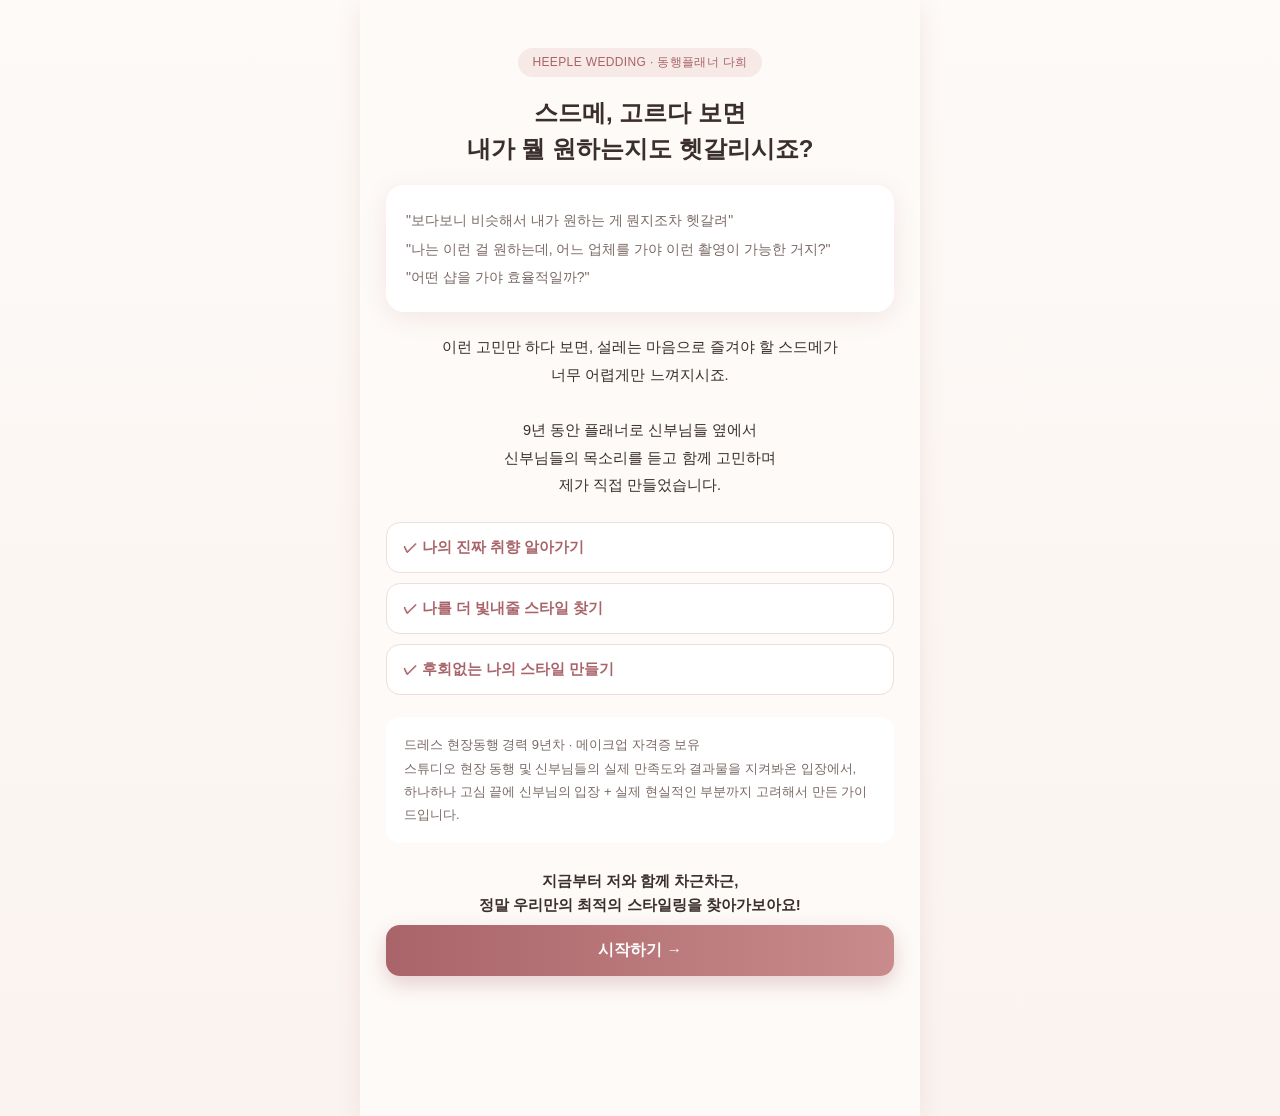
==== index.html @ 9b9ca4dc "Update index.html" ====
<!DOCTYPE html>
<html lang="ko">
<head>
<meta charset="UTF-8" />
<meta name="viewport" content="width=device-width, initial-scale=1, viewport-fit=cover" />
<title>히플웨딩 | 나의 스드메 취향 찾기</title>
<meta name="description" content="히플웨딩 다희 플래너와 함께 나에게 꼭 맞는 스튜디오·드레스·메이크업·헤어 스타일을 찾아보세요." />
<link rel="stylesheet" href="styles.css" />
</head>
<body>
<div class="app" id="app">
  <div class="progress-wrap" id="progressWrap" style="display:none;">
    <div class="progress-bar"><div id="progressFill" style="width:0%"></div></div>
    <div class="progress-label"><span id="progressText"></span><span id="progressPct"></span></div>
  </div>
  <div id="content"></div>
  <div class="nav-row" id="navRow" style="display:none;">
    <button class="btn btn-ghost" id="prevBtn">이전</button>
    <button class="btn btn-primary" id="nextBtn">다음</button>
  </div>
</div>

<div class="lightbox" id="lightbox">
  <button class="close-x" id="lightboxClose">✕</button>
  <img id="lightboxImg" src="" alt="" />
</div>
<div class="toast" id="toast"></div>

<!-- Firebase SDK (compat 버전 - 별도 빌드 도구 없이 스크립트 태그로 사용) -->
<script src="https://www.gstatic.com/firebasejs/10.13.0/firebase-app-compat.js"></script>
<script src="https://www.gstatic.com/firebasejs/10.13.0/firebase-auth-compat.js"></script>
<script src="https://www.gstatic.com/firebasejs/10.13.0/firebase-database-compat.js"></script>
<script src="https://www.gstatic.com/firebasejs/10.13.0/firebase-storage-compat.js"></script>
<script src="firebase-config.js"></script>
<script src="common.js"></script>
<script src="seed-data.js"></script>
<script>
/* ============================================================
   히플웨딩 스드메 취향 찾기 — 고객용 8단계 페이지
   ============================================================ */

const STEP_ORDER = ["intro", "shootConcept", "studio", "dress", "makeup", "hair", "budget", "summary"];
const FLOW_STEPS = ["shootConcept", "studio", "dress", "makeup", "hair", "budget"]; // 진행바에 표시되는 6단계
const STORAGE_KEY = "heeple_sdme_state_v1";

let vendors = { studios: [], shootConcepts: [], dresses: [], dressShops: [], makeup: [], hair: [] };

function defaultState() {
  return {
    step: "intro",
    shootConceptSelected: [],
    likedShootConcepts: {},
    studioFilters: { peopleBg: null, space: null, rooms: [], product: null, priceTier: [] },
    likedStudios: {},
    dressFilters: { material1: [], material2: [], material3: [], topLine: [], skirtLine: [] },
    dressExtra: { etcKeyword: [], shootColors: [] },
    likedDresses: {},
    makeupChoice: null,
    likedMakeup: {},
    hairSelection: { categoryKey: null, subKey: null },
    budgetChoice: null,
    note: "",
    linkId: null,
  };
}

let state = loadLocal() || defaultState();

function loadLocal() {
  try {
    const raw = localStorage.getItem(STORAGE_KEY);
    return raw ? JSON.parse(raw) : null;
  } catch (e) { return null; }
}
function saveLocal() {
  try { localStorage.setItem(STORAGE_KEY, JSON.stringify(state)); } catch (e) {}
}
function showToast(msg) {
  const t = document.getElementById("toast");
  t.textContent = msg;
  t.classList.add("show");
  setTimeout(() => t.classList.remove("show"), 1600);
}
function openLightbox(url) {
  document.getElementById("lightboxImg").src = url;
  document.getElementById("lightbox").classList.add("open");
}
document.getElementById("lightboxClose").onclick = () => document.getElementById("lightbox").classList.remove("open");
document.getElementById("lightbox").onclick = (e) => { if (e.target.id === "lightbox") e.target.classList.remove("open"); };

/* ---------------- 데이터 로드 ---------------- */

async function loadVendors() {
  try {
    if (!window.FIREBASE_READY) throw new Error("firebase not configured yet");
    const snap = await db.ref("/").once("value");
    const val = snap.val() || {};
    vendors.studios = toArray(val.studios);
    vendors.shootConcepts = toArray(val.shootConcepts);
    vendors.dresses = toArray(val.dresses);
    vendors.makeup = toArray(val.makeup);
    vendors.hair = toArray(val.hair);
    if (!vendors.studios.length && !vendors.dresses.length && !vendors.makeup.length) throw new Error("empty db");
  } catch (e) {
    console.warn("[안내] Firebase 데이터를 불러오지 못해 샘플 데이터로 대체합니다.", e.message);
    vendors.studios = SAMPLE_VENDORS.studios.map((s, i) => ({ id: "sample_s" + i, ...s }));
    vendors.shootConcepts = SAMPLE_VENDORS.shootConcepts.map((c, i) => ({ id: "sample_sc" + i, ...c }));
    vendors.dresses = SAMPLE_VENDORS.dresses.map((d, i) => ({ id: "sample_d" + i, ...d }));
    vendors.makeup = SAMPLE_VENDORS.makeup.map((m, i) => ({ id: "sample_m" + i, ...m }));
    vendors.hair = SAMPLE_VENDORS.hair.map((h, i) => ({ id: "sample_h" + i, ...h }));
  }
}

/* ---------------- 라우팅 / 네비게이션 ---------------- */

function goStep(step) {
  state.step = step;
  saveLocal();
  render();
  window.scrollTo({ top: 0, behavior: "smooth" });
}
function goNext() {
  const idx = STEP_ORDER.indexOf(state.step);
  if (idx < STEP_ORDER.length - 1) goStep(STEP_ORDER[idx + 1]);
}
function goPrev() {
  const idx = STEP_ORDER.indexOf(state.step);
  if (idx > 0) goStep(STEP_ORDER[idx - 1]);
}

function updateChrome() {
  const flowIdx = FLOW_STEPS.indexOf(state.step);
  const progressWrap = document.getElementById("progressWrap");
  const navRow = document.getElementById("navRow");
  if (flowIdx >= 0) {
    progressWrap.style.display = "block";
    const pct = Math.round(((flowIdx + 1) / FLOW_STEPS.length) * 100);
    document.getElementById("progressFill").style.width = pct + "%";
    document.getElementById("progressText").textContent = `STEP ${flowIdx + 1} / ${FLOW_STEPS.length}`;
    document.getElementById("progressPct").textContent = pct + "%";
  } else {
    progressWrap.style.display = "none";
  }
  if (state.step === "intro") {
    navRow.style.display = "none";
  } else {
    navRow.style.display = "flex";
    document.getElementById("prevBtn").style.visibility = "visible";
    document.getElementById("nextBtn").style.visibility = (state.step === "budget" || state.step === "summary") ? "hidden" : "visible";
  }
}

/* ---------------- 렌더 디스패처 ---------------- */

function render() {
  const c = document.getElementById("content");
  updateChrome();
  if (state.step === "intro") c.innerHTML = renderIntro();
  else if (state.step === "shootConcept") c.innerHTML = renderShootConcept();
  else if (state.step === "studio") c.innerHTML = renderStudio();
  else if (state.step === "dress") c.innerHTML = renderDress();
  else if (state.step === "makeup") c.innerHTML = renderMakeup();
  else if (state.step === "hair") c.innerHTML = renderHair();
  else if (state.step === "budget") c.innerHTML = renderBudget();
  else if (state.step === "summary") c.innerHTML = renderSummary();
  bindStepEvents();
}

/* ================= 1. 인트로 ================= */

function renderIntro() {
  return `
  <div class="intro">
    <span class="intro-badge">HEEPLE WEDDING · 동행플래너 다희</span>
    <h1>스드메, 고르다 보면<br/>내가 뭘 원하는지도 헷갈리시죠?</h1>
    <div class="quote-block">
      <p>"보다보니 비슷해서 내가 원하는 게 뭔지조차 헷갈려"</p>
      <p>"나는 이런 걸 원하는데, 어느 업체를 가야 이런 촬영이 가능한 거지?"</p>
      <p>"어떤 샵을 가야 효율적일까?"</p>
    </div>
    <p class="signature-line">
      이런 고민만 하다 보면, 설레는 마음으로 즐겨야 할 스드메가<br/>너무 어렵게만 느껴지시죠.<br/><br/>
      9년 동안 플래너로 신부님들 옆에서<br/>
      신부님들의 목소리를 듣고 함께 고민하며<br/>
      제가 직접 만들었습니다.
    </p>
    <div class="goal-list">
      <div class="goal-item">✓ 나의 진짜 취향 알아가기</div>
      <div class="goal-item">✓ 나를 더 빛내줄 스타일 찾기</div>
      <div class="goal-item">✓ 후회없는 나의 스타일 만들기</div>
    </div>
    <div class="credentials">
      드레스 현장동행 경력 9년차 · 메이크업 자격증 보유<br/>
      스튜디오 현장 동행 및 신부님들의 실제 만족도와 결과물을 지켜봐온 입장에서,<br/>
      하나하나 고심 끝에 신부님의 입장 + 실제 현실적인 부분까지 고려해서 만든 가이드입니다.
    </div>
    <p class="closing">지금부터 저와 함께 차근차근,<br/>정말 우리만의 최적의 스타일링을 찾아가보아요!</p>
    ${localStorage.getItem(STORAGE_KEY) && state.step === "intro" && hasAnyProgress() ? `
      <button class="btn btn-primary" id="resumeBtn" style="margin-bottom:10px;">이어서 계속하기</button>
      <button class="btn btn-ghost" id="restartBtn" style="width:100%;">처음부터 다시 시작하기</button>
    ` : `<button class="btn btn-primary" id="startBtn">시작하기 →</button>`}
  </div>`;
}
function hasAnyProgress() {
  return state.shootConceptSelected.length || state.studioFilters.peopleBg || (state.likedStudios && Object.keys(state.likedStudios).length) ||
    state.dressFilters.material1.length || state.makeupChoice || state.budgetChoice;
}

/* ================= 2. 스튜디오 ================= */

function filterStudios() {
  const f = state.studioFilters;
  return vendors.studios.filter((s) => {
    if (f.peopleBg && !(s.peopleBg || []).includes(f.peopleBg)) return false;
    if (f.space && !(s.space || []).includes(f.space)) return false;
    if (f.product && !(s.product || []).includes(f.product)) return false;
    if (f.rooms.length && !f.rooms.some((r) => (s.rooms || []).includes(r))) return false;
    if (f.priceTier.length) {
      const tiers = studioPriceTiers(Number(s.price) || 0);
      if (!f.priceTier.some((t) => tiers.includes(t))) return false;
    }
    return true;
  });
}

function renderStudio() {
  const f = state.studioFilters;
  const results = filterStudios();
  const singleGroup = (title, key, options) => `
    <div class="option-group">
      <div class="option-group-title">${title}</div>
      ${options.map((o) => `
        <div class="option-card ${f[key] === o.key ? "selected" : ""}" data-act="studio-single" data-key="${key}" data-val="${o.key}">
          <span class="dot">${f[key] === o.key ? "✓" : ""}</span>${escapeHtml(o.label)}
        </div>`).join("")}
    </div>`;

  return `
    <div class="step">
      <div class="step-eyebrow">STEP 2 · 스드메 선정하기</div>
      <div class="step-title">우리에게 맞는 웨딩 스튜디오 찾기</div>
      <div class="step-desc">내가 남기고 싶은 사진이 어떤 건지 고민해보세요!</div>
      <div class="notice-box">마음에 드는 스튜디오를 골라 플래너에게 전달해주시면, 상담 시 더 디테일한 각 스튜디오별 장/단점과 견적을 알려드릴게요!</div>

      ${singleGroup("1. 인물 &amp; 배경 비중", "peopleBg", TAGS.studio.peopleBg)}
      ${singleGroup("2. 공간적 특성", "space", TAGS.studio.space)}

      <div class="option-group">
        <div class="option-group-title">3. 촬영 가능 공간 <span class="tag-hint">중복 선택가능</span></div>
        <div class="chip-wrap">
          ${TAGS.studio.rooms.map((r) => `<div class="chip ${f.rooms.includes(r) ? "selected" : ""}" data-act="studio-multi" data-key="rooms" data-val="${escapeHtml(r)}">${escapeHtml(r)}</div>`).join("")}
        </div>
      </div>

      ${singleGroup("4. 촬영 상품", "product", TAGS.studio.product)}

      <div class="option-group">
        <div class="option-group-title">5. 금액대 <span class="tag-hint">중복선택가능</span></div>
        <div class="chip-wrap">
          ${TAGS.studio.priceTier.map((t) => `<div class="chip ${f.priceTier.includes(t.key) ? "selected" : ""}" data-act="studio-multi" data-key="priceTier" data-val="${t.key}">${escapeHtml(t.label)}</div>`).join("")}
        </div>
      </div>

      <div class="result-count">조건에 맞는 스튜디오 ${results.length}곳</div>
      <div class="card-grid">
        ${results.map((s) => renderStudioCard(s)).join("") || `<div class="summary-empty">조건에 맞는 스튜디오를 찾고 있어요. 위 항목을 선택해보세요!</div>`}
      </div>
    </div>`;
}

function renderStudioCard(s) {
  const liked = !!state.likedStudios[s.id];
  const imgs = Array.isArray(s.images) ? s.images : [];
  return `
    <div class="vendor-card-wrap">
      <button class="like-btn ${liked ? "liked" : ""}" data-act="like-studio" data-id="${s.id}">${liked ? "♥" : "♡"}</button>
      <div class="vendor-card">
        <div class="img-scroll">
          ${(imgs.length ? imgs : [{ url: "" }]).map((im) => `<img src="${im.url}" data-act="zoom" loading="lazy" />`).join("")}
        </div>
        <div class="info">
          <div class="name">${escapeHtml(s.name || "")}</div>
          <div class="meta">${(s.rooms || []).slice(0, 3).map(escapeHtml).join(" · ")}</div>
        </div>
      </div>
    </div>`;
}

/* ================= 1. 웨딩촬영 컨셉 둘러보기 ================= */

function filterShootConcepts() {
  const sel = state.shootConceptSelected;
  if (!sel.length) return [];
  return vendors.shootConcepts.filter((sc) => (sc.tags || []).some((t) => sel.includes(t)));
}

function renderShootConcept() {
  const sel = state.shootConceptSelected;
  const results = filterShootConcepts();
  return `
    <div class="step">
      <div class="step-eyebrow">STEP 1 · 스드메 선정하기</div>
      <div class="step-title">웨딩촬영 컨셉, 어떤 스타일들이 있는지부터 알려드릴게요!</div>
      <div class="step-desc">아래 태그를 선택하시면 해당 스타일의 사진들이 나타납니다. 그 안에서 신부님의 취향을 차근차근 찾아가보세요!</div>
      <div class="notice-box">기존 스튜디오를 고르기 전에, 웨딩촬영이 가능한 컨셉이 어떤 것들이 있는지 먼저 파악하고 본인의 취향을 알아가시라고 만든 페이지예요. 태그는 여러 개 눌러서 함께 보실 수 있어요!</div>

      <div class="chip-wrap">
        ${TAGS.shootConcept.map((t) => `<div class="chip ${sel.includes(t) ? "selected" : ""}" data-act="shootconcept-toggle" data-val="${escapeHtml(t)}">${escapeHtml(t)}</div>`).join("")}
      </div>

      <div class="masonry">
        ${results.map((im) => renderLikeableImage(im, "shootConcept", (im.tags || []).map((t) => "#" + t).join(" "))).join("") || `<div class="summary-empty">${sel.length ? "곧 시안이 업데이트될 예정이에요." : "위 태그를 선택하면 시안이 보여요."}</div>`}
      </div>
    </div>`;
}

function renderLikeableImage(im, type, captionText) {
  const bucket = type === "shootConcept" ? state.likedShootConcepts : type === "dress" ? state.likedDresses : state.likedMakeup;
  const liked = !!bucket[im.id];
  return `
    <div class="masonry-item">
      <button class="like-btn ${liked ? "liked" : ""}" data-act="like-${type}" data-id="${im.id}">${liked ? "♥" : "♡"}</button>
      <img src="${im.imageUrl}" data-act="zoom" loading="lazy" />
      ${captionText ? `<div class="tag-strip">${escapeHtml(captionText)}</div>` : ""}
    </div>`;
}

/* ================= 4. 드레스 ================= */

function filterDressesMain() {
  const f = state.dressFilters;
  return vendors.dresses.filter((d) => {
    if (d.type !== "본식") return false;
    if (f.material1.length && !f.material1.some((v) => (d.material1 || []).includes(v))) return false;
    if (f.material2.length && !f.material2.some((v) => (d.material2 || []).includes(v))) return false;
    if (f.material3.length && !f.material3.some((v) => (d.material3 || []).includes(v))) return false;
    if (f.topLine.length && !f.topLine.some((v) => (d.topLine || []).includes(v))) return false;
    if (f.skirtLine.length && !f.skirtLine.some((v) => (d.skirtLine || []).includes(v))) return false;
    return true;
  });
}
function filterDressExtra() {
  const e = state.dressExtra;
  if (!e.etcKeyword.length && !e.shootColors.length) return [];
  return vendors.dresses.filter((d) => {
    const kw = e.etcKeyword.length ? e.etcKeyword.some((v) => (d.etcKeyword || []).includes(v)) : false;
    const cl = e.shootColors.length ? e.shootColors.some((v) => (d.shootColors || []).includes(v)) : false;
    return kw || cl;
  });
}

function dressChipGroup(title, key, options, multi) {
  const sel = state.dressFilters[key] || state.dressExtra[key];
  return `
    <div class="option-group">
      <div class="option-group-title">${title}</div>
      <div class="chip-wrap">
        ${options.map((o) => `<div class="chip ${sel.includes(o) ? "selected" : ""}" data-act="${multi ? "dress-extra" : "dress-single"}" data-key="${key}" data-val="${escapeHtml(o)}">${escapeHtml(o)}</div>`).join("")}
      </div>
    </div>`;
}

function dressHashtags(d) {
  const tags = [];
  ["material1", "material2", "material3", "topLine", "skirtLine", "etcKeyword", "shootColors"].forEach((k) => {
    (d[k] || []).forEach((v) => tags.push(v));
  });
  tags.push(d.shopName);
  tags.push(dressPriceTierLabel(Number(d.shopPrice) || 0));
  return tags.filter(Boolean).map((t) => "#" + t.replace(/\s+/g, "")).join(" ");
}

function renderDressCard(d) {
  const liked = !!state.likedDresses[d.id];
  return `
    <div class="masonry-item">
      <button class="like-btn ${liked ? "liked" : ""}" data-act="like-dress" data-id="${d.id}">${liked ? "♥" : "♡"}</button>
      <img src="${d.imageUrl}" data-act="zoom" loading="lazy" />
      <div class="tag-strip hashtag-strip">${escapeHtml(dressHashtags(d))}</div>
    </div>`;
}

function renderDress() {
  const mainResults = filterDressesMain();
  const extraResults = filterDressExtra();
  return `
    <div class="step">
      <div class="step-eyebrow">STEP 3 · 스드메 선정하기</div>
      <div class="step-title">내가 원하는 드레스 스타일 찾기</div>
      <div class="notice-box">해당 페이지를 참고해서 마음에 드는 시안을 골라 플래너에게 전달해주시면, 두 분께서 희망하시는 예산에 맞는 샵으로 추천 드릴게요!</div>
      <div class="step-desc">📌 지금 내가 고민 중인 스타일들을 선택해보세요! 원하시는 스타일의 다양한 시안과, 어느 드레스샵에 가면 그 느낌을 보시기 좋을지 보여드릴게요.</div>

      ${dressChipGroup("1. 소재 (1)", "material1", TAGS.dress.material1, false)}
      ${dressChipGroup("2. 소재 (2)", "material2", TAGS.dress.material2, false)}
      ${dressChipGroup("3. 소재 (3)", "material3", TAGS.dress.material3, false)}
      ${dressChipGroup("4. 상체라인", "topLine", TAGS.dress.topLine, false)}
      ${dressChipGroup("5. 스커트라인", "skirtLine", TAGS.dress.skirtLine, false)}

      <div class="result-count">본식 드레스 시안 ${mainResults.length}건</div>
      <div class="masonry">
        ${mainResults.map(renderDressCard).join("") || `<div class="summary-empty">위 조건을 선택하시면 딱 맞는 시안을 보여드려요.</div>`}
      </div>

      <div style="margin-top:30px; border-top:1px dashed var(--line); padding-top:20px;">
        <div class="option-group-title" style="font-size:15px;">6. 기타 키워드 &amp; 촬영/2부 드레스</div>
        <div class="step-desc" style="margin-bottom:14px;">모든 샵에 있지는 않은 특별한 디자인이에요. "이런 디자인은 이 샵에 가면 있어요!"</div>
        ${dressChipGroup("기타 키워드", "etcKeyword", TAGS.dress.etcKeyword, true)}
        ${dressChipGroup("7. 촬영드레스 &amp; 2부 드레스 컬러", "shootColors", TAGS.dress.shootColors, true)}
        <div class="masonry">
          ${extraResults.map(renderDressCard).join("") || `<div class="summary-empty">키워드나 컬러를 선택해보세요.</div>`}
        </div>
      </div>
    </div>`;
}

/* ================= 5. 메이크업 ================= */

function renderMakeup() {
  const items = state.makeupChoice ? vendors.makeup.filter((m) => m.styleKey === state.makeupChoice) : [];
  return `
    <div class="step">
      <div class="step-eyebrow">STEP 4 · 스드메 선정하기</div>
      <div class="step-title">메이크업 추구미 찾기!</div>
      <div class="notice-box">어느 샵을 가든, 메이크업은 사람이 해주는 것이기 때문에! 신부님의 피부타입과 추구미에 맞춰서 진행해주실 테니 걱정 마시되, 일단 신부님의 추구미를 찾는 것을 목표로 하면 좋을 것 같아요.</div>
      <div class="option-group">
        <div class="option-group-title">📌 희망 스타일</div>
        ${TAGS.makeup.map((o) => `
          <div class="option-card ${state.makeupChoice === o.key ? "selected" : ""}" data-act="makeup-choice" data-val="${o.key}">
            <span class="dot">${state.makeupChoice === o.key ? "✓" : ""}</span>${escapeHtml(o.label)}
          </div>`).join("")}
      </div>
      <div class="masonry">
        ${items.map((im) => renderLikeableImage(im, "makeup", "")).join("") || (state.makeupChoice ? `<div class="summary-empty">곧 시안이 업데이트될 예정이에요.</div>` : "")}
      </div>
      <div class="notice-box">플래너에게 전달하고 싶은 고민사항이 있다면, 상담 전이나 상담 시에 알려주시면 고민이 해결될 수 있을 샵과 담당자로 추천 드릴 테니 걱정마세요!</div>
    </div>`;
}

/* ================= 6. 헤어 ================= */

function renderHair() {
  const sel = state.hairSelection;
  const cats = Object.entries(TAGS.hair);
  const items = sel.categoryKey ? vendors.hair.filter((h) => h.categoryKey === sel.categoryKey && (!sel.subKey || h.subKey === sel.subKey)) : [];
  return `
    <div class="step">
      <div class="step-eyebrow">STEP 5 · 스드메 선정하기</div>
      <div class="step-title">헤어 시안 찾기!</div>
      <div class="notice-box">해당 부분은 '샵 선정'보다는, 촬영&amp;본식 전 담당자에게 '내가 원하는 스타일'을 효과적으로 전달하기 위한 시안을 두시는 데 도움이 되실 수 있도록 카테고리대로 나누어 놓았어요. 활용해보세요!</div>

      <div class="chip-wrap" style="margin-bottom:18px;">
        ${cats.map(([key, cfg]) => `<div class="chip ${sel.categoryKey === key ? "selected" : ""}" data-act="hair-cat" data-val="${key}">${escapeHtml(cfg.label)}</div>`).join("")}
      </div>

      ${sel.categoryKey && TAGS.hair[sel.categoryKey].sub ? `
        <div class="chip-wrap" style="margin-bottom:18px;">
          ${TAGS.hair[sel.categoryKey].sub.map((s) => `<div class="chip ${sel.subKey === s ? "selected" : ""}" data-act="hair-sub" data-val="${escapeHtml(s)}">${escapeHtml(s)}</div>`).join("")}
        </div>` : ""}

      <div class="masonry">
        ${items.map((im) => `<div class="masonry-item"><img src="${im.imageUrl}" data-act="zoom" loading="lazy" /><div class="tag-strip">${escapeHtml(im.subKey || TAGS.hair[im.categoryKey].label)}</div></div>`).join("") || `<div class="summary-empty">${sel.categoryKey ? "곧 시안이 업데이트될 예정이에요." : "위 카테고리를 선택하면 시안이 보여요."}</div>`}
      </div>
    </div>`;
}

/* ================= 7. 예산 ================= */

function renderBudget() {
  return `
    <div class="step">
      <div class="step-eyebrow">STEP 6 · 스드메 선정하기</div>
      <div class="step-title">스드메 희망 예산 기준 세우기</div>
      <div class="budget-info-box">26년도 보통 평균 스드메는 약 [350-450만원] 정도부터 입니다!

그 이유는, 스튜디오가 보통 최저 100-200만원대도 있지만, 인기 많은 업체들은 200, 300만원대도 많고, 하이엔드 업체들은 350만원~750만원대까지로 금액이 분포되어 있고,
드레스도 보통 100~300만원 선, 하이엔드 업체들은 300, 400만원대부터 ~ 1000만원 이상까지!
메이크업도 보통 70, 80~150만원 선으로 분포되어 있기 때문이에요!

그래서 합리적인 금액을 중요하게 생각하신다면 400만원 이내부터도 예산을 희망하시기도 하고, 보통 요즘 선호도가 높은 예산은 [450-550만원] 인 것 같아요 🤔

하지만 이건 정답이 아니기 때문에, 이런 부분은 취향 상세하게 저랑 맞춰서 같이 잘 조율해서! 원하시는 스타일 &amp; 원하시는 예산의 근사치로 진행하실 수 있도록 가이드 잡아드려볼게요!!

그러기 위해 이 페이지를 만들었어요. 편하게 아래 카테고리 중에 희망 예산선을 골라주시면 좋을 것 같습니다!</div>

      <div class="option-group-title">📌 희망 스드메 예산</div>
      ${TAGS.budget.map((b) => `
        <div class="budget-card ${state.budgetChoice === b.key ? "selected" : ""}" data-act="budget-choice" data-val="${b.key}">
          <div class="b-title">${escapeHtml(b.label)}</div>
          <div class="b-range">${escapeHtml(b.range)}</div>
        </div>`).join("")}

      <div class="notice-box" style="margin-top:20px;">
      * 원본/수정본/앨범/액자 금액은 모두 포함입니다.<br/>
      * 헬퍼비는 별도(필수) 발생 예정입니다.<br/>
      * 헤어변형, 플라워 디렉팅 등 완성도를 위해 선택하실 수 있는 '선택 옵션사항'들은 말 그대로 필수가 아니에요. 디테일한 상담 후 진행하시는 게 좋을지, 혹은 생략하셔도 될지! 플래너가 차근차근 방향 잡아드릴게요.<br/>
      * 스드메는 결혼준비의 다가 아닙니다. 전체 결혼준비 품목 및 예산을 고민하셔야 하는 만큼, 첫 단추부터 잘 끼우실 수 있도록 전체적인 부분을 함께 고민해드릴게요.
      </div>

      <div class="footer-note">
      📌 "플래너님 이 부분도 꼭 고려해주세요!"<br/>
      예를 들어 위 가이드 외의 견적을 희망하신다거나, 스드메 중 더 무게를 두고 싶은 부분이 있으시다거나, 혹은 별도의 고민 사항이 있으실 경우 연락 남겨주시면 미리 확인해서 두 분이 마음 편한 결혼 준비를 하실 수 있도록! 미리 드릴 수 있는 정보는 미리 드릴게요!
      </div>

      <button class="btn btn-primary" id="makeLinkBtn" style="margin-top:26px;" ${state.budgetChoice ? "" : "disabled"}>→ 나의 스드메 취향 링크 만들기</button>
    </div>`;
}

/* ================= 8. 요약 / 링크 ================= */

function labelOf(list, key) { const f = list.find((o) => o.key === key); return f ? f.label : ""; }

function buildSummaryHtml(readOnly) {
  const f = state.studioFilters;
  const df = state.dressFilters;
  const likedStudioArr = Object.values(state.likedStudios);
  const likedShootConceptArr = Object.values(state.likedShootConcepts);
  const likedDressArr = Object.values(state.likedDresses);
  const likedMakeupArr = Object.values(state.likedMakeup);
  const budget = TAGS.budget.find((b) => b.key === state.budgetChoice);

  return `
    <div class="step" style="padding-top:${readOnly ? "40" : "28"}px;">
      ${readOnly ? `<div class="step-eyebrow">HEEPLE WEDDING</div><div class="step-title">두 분의 스드메 취향 기록이에요</div>` : `<div class="step-eyebrow">STEP 7 · 마지막 단계</div><div class="step-title">지금까지의 선택을 확인해보세요</div>`}

      <div class="summary-block">
        <h3>🏛 스튜디오</h3>
        <p class="summary-empty" style="margin-bottom:8px;">
          ${[f.peopleBg && labelOf(TAGS.studio.peopleBg, f.peopleBg), f.space && labelOf(TAGS.studio.space, f.space), f.product && labelOf(TAGS.studio.product, f.product), f.rooms.length && f.rooms.join(", "), f.priceTier.length && f.priceTier.map((t) => labelOf(TAGS.studio.priceTier, t)).join(", ")].filter(Boolean).join(" · ") || "선택한 조건이 없어요"}
        </p>
        ${likedStudioArr.length ? `<div class="summary-thumbs">${likedStudioArr.map((s) => `<img src="${s.imageUrl}" />`).join("")}</div><p class="summary-empty">찜한 스튜디오: ${likedStudioArr.map((s) => escapeHtml(s.name)).join(", ")}</p>` : `<div class="summary-empty">찜한 스튜디오가 없어요</div>`}
      </div>

      <div class="summary-block">
        <h3>🎬 웨딩촬영 컨셉</h3>
        <p class="summary-empty" style="margin-bottom:8px;">${state.shootConceptSelected.length ? state.shootConceptSelected.join(", ") : "선택한 태그가 없어요"}</p>
        ${likedShootConceptArr.length ? `<div class="summary-thumbs">${likedShootConceptArr.map((c) => `<img src="${c.imageUrl}" />`).join("")}</div>` : `<div class="summary-empty">찜한 시안이 없어요</div>`}
      </div>

      <div class="summary-block">
        <h3>👗 드레스</h3>
        <p class="summary-empty" style="margin-bottom:8px;">
          ${[...df.material1, ...df.material2, ...df.material3, ...df.topLine, ...df.skirtLine].join(", ") || "선택한 조건이 없어요"}
        </p>
        ${likedDressArr.length ? `<div class="summary-thumbs">${likedDressArr.map((d) => `<img src="${d.imageUrl}" />`).join("")}</div><p class="summary-empty">찜한 드레스: ${likedDressArr.map((d) => escapeHtml(d.shopName)).join(", ")}</p>` : `<div class="summary-empty">찜한 드레스가 없어요</div>`}
      </div>

      <div class="summary-block">
        <h3>💄 메이크업</h3>
        <p class="summary-empty" style="margin-bottom:8px;">${state.makeupChoice ? labelOf(TAGS.makeup, state.makeupChoice) : "선택한 스타일이 없어요"}</p>
        ${likedMakeupArr.length ? `<div class="summary-thumbs">${likedMakeupArr.map((m) => `<img src="${m.imageUrl}" />`).join("")}</div>` : ""}
      </div>

      <div class="summary-block">
        <h3>💰 희망 예산</h3>
        <p class="summary-empty">${budget ? `${escapeHtml(budget.label)} (${escapeHtml(budget.range)})` : "선택하지 않았어요"}</p>
      </div>

      <div class="summary-block">
        <h3>📝 플래너에게 남기는 메모</h3>
        ${readOnly
          ? `<p class="summary-empty">${escapeHtml(state.note) || "작성된 메모가 없어요"}</p>`
          : `<textarea class="note-input" id="noteInput" placeholder="가장 마음에 드셨던 스튜디오 업체명이나 시안, 드레스 시안, 메이크업 시안을 함께 남겨주시면 보다 정확한 스타일링 및 추천이 가능해요!">${escapeHtml(state.note)}</textarea>`}
      </div>

      ${readOnly ? "" : `<button class="btn btn-primary" id="genLinkBtn">${state.linkId ? "링크 다시 저장하기" : "나의 스드메 취향 링크 만들기"}</button>`}

      ${state.linkId ? `
        <div class="link-box" id="linkBox">${location.href.split("?")[0]}?r=${state.linkId}</div>
        <button class="btn btn-ghost" id="copyLinkBtn" style="width:100%; margin-top:10px;">링크 복사하기</button>
      ` : ""}

      <div class="privacy-note">
        해당 링크를 복사해서 플래너에게 전달해주시면, 두 분께서 원하시는 스타일 &amp; 원하시는 예산의 근사치로<br/>가장 만족스러운 스드메를 진행하실 수 있도록 꼼꼼하게 준비해두겠습니다.<br/><br/>
        이 링크는 두 분만이 보시는 페이지입니다.<br/>플래너를 포함한 누구에게도 전달하지 않으시면, 절대 노출되지 않습니다.
      </div>
    </div>`;
}

function renderSummary() { return buildSummaryHtml(false); }

async function generateLink() {
  const btn = document.getElementById("genLinkBtn") || document.getElementById("makeLinkBtn");
  if (btn) { btn.disabled = true; btn.textContent = "저장 중..."; }
  const payload = {
    createdAt: Date.now(),
    shootConceptSelected: state.shootConceptSelected,
    likedShootConcepts: state.likedShootConcepts,
    studioFilters: state.studioFilters,
    likedStudios: state.likedStudios,
    dressFilters: state.dressFilters,
    dressExtra: state.dressExtra,
    likedDresses: state.likedDresses,
    makeupChoice: state.makeupChoice,
    likedMakeup: state.likedMakeup,
    budgetChoice: state.budgetChoice,
    note: state.note || "",
  };
  try {
    if (!window.FIREBASE_READY) throw new Error("no firebase");
    const ref = state.linkId ? db.ref("responses/" + state.linkId) : db.ref("responses").push();
    await ref.set(payload);
    state.linkId = ref.key;
  } catch (e) {
    console.warn("[안내] Firebase 미연결 상태라 임시 로컬 링크로 대체합니다.", e.message);
    state.linkId = state.linkId || uid("local");
    try { localStorage.setItem("heeple_sdme_response_" + state.linkId, JSON.stringify(payload)); } catch (_) {}
  }
  saveLocal();
  goStep("summary");
  showToast("링크가 생성되었어요!");
}

/* ---------------- 이벤트 바인딩 ---------------- */

function bindStepEvents() {
  document.querySelectorAll('[data-act="zoom"]').forEach((el) => el.addEventListener("click", () => openLightbox(el.src)));
  document.querySelectorAll('[data-act="scroll-to"]').forEach((el) => el.addEventListener("click", () => {
    const t = document.getElementById(el.dataset.target);
    if (t) t.scrollIntoView({ behavior: "smooth", block: "start" });
  }));

  const startBtn = document.getElementById("startBtn");
  if (startBtn) startBtn.addEventListener("click", async () => {
    startBtn.textContent = "불러오는 중...";
    await loadVendors();
    goNext();
  });
  const resumeBtn = document.getElementById("resumeBtn");
  if (resumeBtn) resumeBtn.addEventListener("click", async () => { await loadVendors(); goStep(state.step === "intro" ? "shootConcept" : state.step); });
  const restartBtn = document.getElementById("restartBtn");
  if (restartBtn) restartBtn.addEventListener("click", async () => { state = defaultState(); saveLocal(); await loadVendors(); goNext(); });

  document.querySelectorAll('[data-act="studio-single"]').forEach((el) => el.addEventListener("click", () => {
    const { key, val } = el.dataset;
    state.studioFilters[key] = state.studioFilters[key] === val ? null : val;
    saveLocal(); render();
  }));
  document.querySelectorAll('[data-act="studio-multi"]').forEach((el) => el.addEventListener("click", () => {
    const { key, val } = el.dataset;
    const arr = state.studioFilters[key];
    const i = arr.indexOf(val);
    if (i >= 0) arr.splice(i, 1); else arr.push(val);
    saveLocal(); render();
  }));
  document.querySelectorAll('[data-act="like-studio"]').forEach((el) => el.addEventListener("click", (e) => {
    e.stopPropagation();
    const id = el.dataset.id;
    const s = vendors.studios.find((x) => x.id === id);
    if (state.likedStudios[id]) delete state.likedStudios[id];
    else state.likedStudios[id] = { name: s.name, imageUrl: (Array.isArray(s.images) && s.images[0] && s.images[0].url) || "" };
    saveLocal(); render();
  }));

  document.querySelectorAll('[data-act="shootconcept-toggle"]').forEach((el) => el.addEventListener("click", () => {
    const val = el.dataset.val;
    const arr = state.shootConceptSelected;
    const i = arr.indexOf(val);
    if (i >= 0) arr.splice(i, 1); else arr.push(val);
    saveLocal(); render();
  }));
  document.querySelectorAll('[data-act="like-shootConcept"]').forEach((el) => el.addEventListener("click", (e) => {
    e.stopPropagation();
    const id = el.dataset.id;
    const c = vendors.shootConcepts.find((x) => x.id === id);
    if (state.likedShootConcepts[id]) delete state.likedShootConcepts[id];
    else state.likedShootConcepts[id] = { tags: c.tags, imageUrl: c.imageUrl };
    saveLocal(); render();
  }));

  document.querySelectorAll('[data-act="dress-single"]').forEach((el) => el.addEventListener("click", () => {
    const { key, val } = el.dataset;
    const arr = state.dressFilters[key];
    state.dressFilters[key] = arr.includes(val) ? [] : [val];
    saveLocal(); render();
  }));
  document.querySelectorAll('[data-act="dress-extra"]').forEach((el) => el.addEventListener("click", () => {
    const { key, val } = el.dataset;
    const arr = state.dressExtra[key];
    const i = arr.indexOf(val);
    if (i >= 0) arr.splice(i, 1); else arr.push(val);
    saveLocal(); render();
  }));
  document.querySelectorAll('[data-act="like-dress"]').forEach((el) => el.addEventListener("click", (e) => {
    e.stopPropagation();
    const id = el.dataset.id;
    const d = vendors.dresses.find((x) => x.id === id);
    if (state.likedDresses[id]) delete state.likedDresses[id];
    else state.likedDresses[id] = { shopName: d.shopName, imageUrl: d.imageUrl };
    saveLocal(); render();
  }));

  const makeLinkBtn = document.getElementById("makeLinkBtn");
  if (makeLinkBtn) makeLinkBtn.addEventListener("click", generateLink);

  document.querySelectorAll('[data-act="makeup-choice"]').forEach((el) => el.addEventListener("click", () => {
    state.makeupChoice = state.makeupChoice === el.dataset.val ? null : el.dataset.val;
    saveLocal(); render();
  }));
  document.querySelectorAll('[data-act="like-makeup"]').forEach((el) => el.addEventListener("click", (e) => {
    e.stopPropagation();
    const id = el.dataset.id;
    const m = vendors.makeup.find((x) => x.id === id);
    if (state.likedMakeup[id]) delete state.likedMakeup[id];
    else state.likedMakeup[id] = { imageUrl: m.imageUrl };
    saveLocal(); render();
  }));

  document.querySelectorAll('[data-act="hair-cat"]').forEach((el) => el.addEventListener("click", () => {
    const val = el.dataset.val;
    state.hairSelection = state.hairSelection.categoryKey === val ? { categoryKey: null, subKey: null } : { categoryKey: val, subKey: null };
    saveLocal(); render();
  }));
  document.querySelectorAll('[data-act="hair-sub"]').forEach((el) => el.addEventListener("click", () => {
    state.hairSelection.subKey = state.hairSelection.subKey === el.dataset.val ? null : el.dataset.val;
    saveLocal(); render();
  }));

  document.querySelectorAll('[data-act="budget-choice"]').forEach((el) => el.addEventListener("click", () => {
    state.budgetChoice = el.dataset.val;
    saveLocal(); render();
  }));

  const noteInput = document.getElementById("noteInput");
  if (noteInput) noteInput.addEventListener("input", () => { state.note = noteInput.value; saveLocal(); });
  const genLinkBtn = document.getElementById("genLinkBtn");
  if (genLinkBtn) genLinkBtn.addEventListener("click", generateLink);
  const copyLinkBtn = document.getElementById("copyLinkBtn");
  if (copyLinkBtn) copyLinkBtn.addEventListener("click", () => {
    const url = location.href.split("?")[0] + "?r=" + state.linkId;
    navigator.clipboard.writeText(url).then(() => showToast("링크가 복사되었어요!"));
  });
}

document.getElementById("prevBtn").addEventListener("click", goPrev);
document.getElementById("nextBtn").addEventListener("click", goNext);

/* ---------------- 조회 모드 (플래너/고객이 링크로 접속 시) ---------------- */

async function tryViewMode() {
  const params = new URLSearchParams(location.search);
  const rid = params.get("r");
  if (!rid) return false;
  document.getElementById("progressWrap").style.display = "none";
  document.getElementById("navRow").style.display = "none";
  document.getElementById("content").innerHTML = `<div class="step" style="padding-top:60px; text-align:center;"><span class="loading-dot"></span><span class="loading-dot"></span><span class="loading-dot"></span></div>`;
  let data = null;
  try {
    if (!window.FIREBASE_READY) throw new Error("no firebase");
    const snap = await db.ref("responses/" + rid).once("value");
    data = snap.val();
  } catch (e) {
    try { data = JSON.parse(localStorage.getItem("heeple_sdme_response_" + rid) || "null"); } catch (_) {}
  }
  if (!data) {
    document.getElementById("content").innerHTML = `<div class="step" style="padding-top:60px; text-align:center;">링크를 찾을 수 없어요. 링크를 다시 확인해주세요.</div>`;
    return true;
  }
  state = Object.assign(defaultState(), data, { linkId: rid });
  document.getElementById("content").innerHTML = buildSummaryHtml(true);
  return true;
}

/* ---------------- 시작 ---------------- */

(async function init() {
  const viewed = await tryViewMode();
  if (viewed) return;
  render();
})();
</script>
</body>
</html>
---- styles.css ----
/* ============================================================
   styles.css — 히플웨딩 스드메 선정 가이드 공통 스타일
   ============================================================ */

@import url("https://cdn.jsdelivr.net/gh/orioncactus/pretendard@v1.3.9/dist/web/static/pretendard.css");

:root {
  --blush: #f6e9e6;
  --blush-deep: #e8c9c2;
  --rose: #c98b8b;
  --rose-deep: #a9646a;
  --cream: #fdfaf7;
  --ink: #3a2f2c;
  --ink-soft: #7a6a65;
  --line: #ecdfda;
  --white: #ffffff;
  --gold: #b8935f;
  --shadow: 0 6px 24px rgba(169, 100, 106, 0.12);
  --radius: 18px;
}

* { box-sizing: border-box; }

body {
  margin: 0;
  font-family: "Pretendard", -apple-system, "Malgun Gothic", sans-serif;
  background: linear-gradient(180deg, var(--cream) 0%, #faf3ef 100%);
  color: var(--ink);
  line-height: 1.6;
  -webkit-font-smoothing: antialiased;
}

.app {
  max-width: 560px;
  margin: 0 auto;
  min-height: 100vh;
  background: var(--cream);
  box-shadow: var(--shadow);
  position: relative;
  padding-bottom: 100px;
}

/* ---------- 진행바 ---------- */
.progress-wrap {
  position: sticky;
  top: 0;
  z-index: 20;
  background: rgba(253, 250, 247, 0.95);
  backdrop-filter: blur(6px);
  padding: 14px 20px 10px;
  border-bottom: 1px solid var(--line);
}
.progress-bar {
  height: 6px;
  background: var(--blush);
  border-radius: 99px;
  overflow: hidden;
}
.progress-bar > div {
  height: 100%;
  background: linear-gradient(90deg, var(--rose), var(--gold));
  border-radius: 99px;
  transition: width .4s ease;
}
.progress-label {
  font-size: 12px;
  color: var(--ink-soft);
  margin-top: 6px;
  display: flex;
  justify-content: space-between;
}

/* ---------- 섹션 공통 ---------- */
.step { padding: 28px 22px 10px; animation: fadeIn .35s ease; }
@keyframes fadeIn { from { opacity: 0; transform: translateY(8px);} to {opacity:1; transform:none;} }

.step-eyebrow {
  font-size: 13px;
  color: var(--rose-deep);
  font-weight: 600;
  letter-spacing: .02em;
  margin-bottom: 6px;
}
.step-title {
  font-size: 21px;
  font-weight: 700;
  margin: 0 0 10px;
  color: var(--ink);
}
.step-desc {
  font-size: 14.5px;
  color: var(--ink-soft);
  margin-bottom: 20px;
  white-space: pre-line;
}
.notice-box {
  background: var(--blush);
  border-radius: 14px;
  padding: 14px 16px;
  font-size: 13.5px;
  color: var(--rose-deep);
  margin-bottom: 20px;
  line-height: 1.55;
}

/* ---------- 인트로 페이지 ---------- */
.intro {
  padding: 48px 26px 40px;
  text-align: center;
}
.intro-badge {
  display: inline-block;
  font-size: 12px;
  color: var(--rose-deep);
  background: var(--blush);
  padding: 5px 14px;
  border-radius: 99px;
  margin-bottom: 18px;
  letter-spacing: .03em;
}
.intro h1 {
  font-size: 24px;
  line-height: 1.5;
  margin: 0 0 18px;
}
.intro .quote-block {
  text-align: left;
  background: var(--white);
  border-radius: var(--radius);
  padding: 18px 20px;
  margin: 18px 0;
  box-shadow: var(--shadow);
  font-size: 14px;
  color: var(--ink-soft);
}
.intro .quote-block p { margin: 6px 0; }
.intro .signature-line {
  font-size: 14.5px;
  color: var(--ink);
  margin: 22px 0;
  line-height: 1.9;
}
.intro .goal-list {
  text-align: left;
  margin: 22px 0;
  display: grid;
  gap: 10px;
}
.goal-item {
  background: var(--white);
  border: 1px solid var(--line);
  border-radius: 14px;
  padding: 13px 16px;
  font-size: 14.5px;
  font-weight: 600;
  color: var(--rose-deep);
}
.intro .credentials {
  font-size: 13px;
  color: var(--ink-soft);
  text-align: left;
  background: var(--white);
  border-radius: 14px;
  padding: 16px 18px;
  margin: 18px 0;
  line-height: 1.8;
}
.intro .closing {
  font-size: 15px;
  font-weight: 600;
  margin: 26px 0 8px;
  color: var(--ink);
}

/* ---------- 버튼 ---------- */
.btn {
  display: inline-flex;
  align-items: center;
  justify-content: center;
  gap: 6px;
  border: none;
  border-radius: 14px;
  padding: 15px 22px;
  font-size: 15.5px;
  font-weight: 700;
  cursor: pointer;
  transition: transform .15s ease, opacity .15s ease;
  font-family: inherit;
}
.btn:active { transform: scale(.97); }
.btn-primary {
  background: linear-gradient(90deg, var(--rose-deep), var(--rose));
  color: #fff;
  width: 100%;
  box-shadow: 0 8px 20px rgba(169,100,106,.28);
}
.btn-ghost {
  background: transparent;
  color: var(--ink-soft);
  border: 1px solid var(--line);
}
.btn-sm { padding: 8px 14px; font-size: 13px; border-radius: 10px; }
.btn:disabled { opacity: .4; cursor: not-allowed; }

.nav-row {
  position: fixed;
  bottom: 0; left: 0; right: 0;
  max-width: 560px;
  margin: 0 auto;
  background: linear-gradient(180deg, rgba(253,250,247,0) 0%, var(--cream) 30%);
  padding: 18px 22px 22px;
  display: flex;
  gap: 10px;
  z-index: 30;
}
.nav-row .btn-ghost { flex: 0 0 88px; }
.nav-row .btn-primary { flex: 1; }

/* ---------- 선택지 (single / multi) ---------- */
.option-group { display: grid; gap: 10px; margin-bottom: 22px; }
.option-group-title {
  font-size: 14px;
  font-weight: 700;
  color: var(--ink);
  margin: 4px 0 2px;
  display: flex;
  align-items: center;
  gap: 6px;
}
.option-group-title .tag-hint {
  font-size: 11px;
  font-weight: 500;
  color: var(--rose-deep);
  background: var(--blush);
  padding: 2px 8px;
  border-radius: 99px;
}
.option-card {
  display: flex;
  align-items: center;
  gap: 10px;
  padding: 14px 16px;
  border: 1.5px solid var(--line);
  border-radius: 14px;
  background: var(--white);
  font-size: 14.5px;
  cursor: pointer;
  transition: all .15s ease;
}
.option-card:hover { border-color: var(--blush-deep); }
.option-card.selected {
  border-color: var(--rose);
  background: var(--blush);
  color: var(--rose-deep);
  font-weight: 700;
}
.option-card .dot {
  width: 18px; height: 18px;
  border-radius: 6px;
  border: 1.5px solid var(--line);
  flex: 0 0 18px;
  display: flex; align-items: center; justify-content: center;
  font-size: 11px;
  background: #fff;
}
.option-card.selected .dot { background: var(--rose); border-color: var(--rose); color: #fff; }

/* 칩 (촬영 가능 공간 등 다중 선택) */
.chip-wrap { display: flex; flex-wrap: wrap; gap: 8px; margin-bottom: 22px; }
.chip {
  padding: 9px 15px;
  border-radius: 99px;
  border: 1.5px solid var(--line);
  background: var(--white);
  font-size: 13.5px;
  cursor: pointer;
  color: var(--ink-soft);
}
.chip.selected {
  background: var(--rose-deep);
  border-color: var(--rose-deep);
  color: #fff;
  font-weight: 600;
}

/* ---------- 카드형 리스트 (스튜디오 결과 등) ---------- */
.result-count {
  font-size: 13px;
  color: var(--rose-deep);
  font-weight: 700;
  margin-bottom: 12px;
}
.card-grid { display: grid; gap: 14px; margin-bottom: 20px; }
.vendor-card {
  background: var(--white);
  border-radius: var(--radius);
  overflow: hidden;
  box-shadow: var(--shadow);
  border: 1px solid var(--line);
}
.vendor-card .img-scroll {
  display: flex;
  overflow-x: auto;
  scroll-snap-type: x mandatory;
  -webkit-overflow-scrolling: touch;
}
.vendor-card .img-scroll img {
  width: 100%;
  flex: 0 0 100%;
  scroll-snap-align: start;
  aspect-ratio: 4/5;
  object-fit: cover;
  background: var(--blush);
}
.vendor-card .info { padding: 14px 16px; }
.vendor-card .name { font-size: 15.5px; font-weight: 700; margin-bottom: 4px; }
.vendor-card .meta { font-size: 12.5px; color: var(--ink-soft); }
.like-btn {
  position: absolute;
  top: 10px; right: 10px;
  width: 36px; height: 36px;
  border-radius: 50%;
  border: none;
  background: rgba(255,255,255,.85);
  font-size: 17px;
  cursor: pointer;
  display: flex; align-items: center; justify-content: center;
  z-index: 5;
}
.like-btn.liked { color: var(--rose-deep); }
.vendor-card-wrap { position: relative; }

/* ---------- 이미지 그리드 (컨셉/드레스/메이크업/헤어) ---------- */
.masonry {
  columns: 2;
  column-gap: 10px;
  margin-bottom: 20px;
}
.masonry-item {
  break-inside: avoid;
  margin-bottom: 10px;
  position: relative;
  border-radius: 14px;
  overflow: hidden;
  background: var(--white);
  box-shadow: var(--shadow);
}
.masonry-item img { width: 100%; display: block; background: var(--blush); }
.masonry-item .tag-strip {
  position: absolute;
  bottom: 0; left: 0; right: 0;
  padding: 8px 10px 6px;
  background: linear-gradient(0deg, rgba(0,0,0,.55), transparent);
  color: #fff;
  font-size: 11px;
  font-weight: 600;
}
.masonry-item .hashtag-strip {
  padding: 24px 10px 8px;
  background: linear-gradient(0deg, rgba(0,0,0,.6) 0%, rgba(0,0,0,.35) 55%, transparent 100%);
  font-size: 11.5px;
  font-weight: 700;
  line-height: 1.6;
  letter-spacing: .01em;
  white-space: normal;
  word-break: keep-all;
}
.masonry .like-btn { width: 30px; height: 30px; font-size: 14px; top: 6px; right: 6px; }

.category-chip-scroll {
  display: flex;
  gap: 8px;
  overflow-x: auto;
  padding-bottom: 8px;
  margin-bottom: 16px;
}
.category-chip-scroll .chip { white-space: nowrap; }

/* ---------- 예산 카드 ---------- */
.budget-card {
  border: 1.5px solid var(--line);
  border-radius: var(--radius);
  padding: 18px 18px;
  background: var(--white);
  margin-bottom: 12px;
  cursor: pointer;
}
.budget-card.selected { border-color: var(--rose); background: var(--blush); }
.budget-card .b-title { font-weight: 700; font-size: 15px; margin-bottom: 6px; }
.budget-card .b-range {
  display: inline-block;
  font-size: 12px;
  color: var(--rose-deep);
  background: var(--blush-deep);
  padding: 3px 10px;
  border-radius: 99px;
  font-weight: 700;
}
.budget-info-box {
  background: var(--white);
  border-radius: var(--radius);
  padding: 18px;
  font-size: 13.5px;
  color: var(--ink-soft);
  box-shadow: var(--shadow);
  margin-bottom: 20px;
  white-space: pre-line;
}
.footer-note {
  font-size: 12.5px;
  color: var(--ink-soft);
  background: var(--blush);
  border-radius: 14px;
  padding: 14px 16px;
  margin-top: 24px;
  line-height: 1.7;
}

/* ---------- 요약 페이지 ---------- */
.summary-block {
  background: var(--white);
  border-radius: var(--radius);
  padding: 16px 18px;
  margin-bottom: 14px;
  box-shadow: var(--shadow);
}
.summary-block h3 {
  font-size: 14px;
  margin: 0 0 10px;
  color: var(--rose-deep);
}
.summary-thumbs { display: flex; gap: 8px; overflow-x: auto; }
.summary-thumbs img { width: 68px; height: 68px; object-fit: cover; border-radius: 10px; flex: 0 0 auto; }
.summary-empty { font-size: 13px; color: var(--ink-soft); }
textarea.note-input {
  width: 100%;
  border: 1.5px solid var(--line);
  border-radius: 14px;
  padding: 12px 14px;
  font-family: inherit;
  font-size: 14px;
  resize: vertical;
  min-height: 90px;
}
.link-box {
  background: var(--blush);
  border-radius: 14px;
  padding: 16px;
  margin-top: 16px;
  word-break: break-all;
  font-size: 13px;
  color: var(--rose-deep);
}
.privacy-note {
  font-size: 12px;
  color: var(--ink-soft);
  text-align: center;
  margin-top: 18px;
  line-height: 1.7;
}

/* ---------- 라이트박스 ---------- */
.lightbox {
  position: fixed; inset: 0;
  background: rgba(20,12,10,.9);
  display: none;
  align-items: center; justify-content: center;
  z-index: 100;
  padding: 20px;
}
.lightbox.open { display: flex; }
.lightbox img { max-width: 100%; max-height: 80vh; border-radius: 10px; }
.lightbox .close-x {
  position: absolute; top: 20px; right: 20px;
  color: #fff; font-size: 26px; background: none; border: none; cursor: pointer;
}

/* ---------- 토스트 ---------- */
.toast {
  position: fixed; bottom: 100px; left: 50%; transform: translateX(-50%);
  background: var(--ink); color: #fff; padding: 10px 18px; border-radius: 99px;
  font-size: 13px; z-index: 200; opacity: 0; transition: opacity .25s;
  pointer-events: none;
}
.toast.show { opacity: 1; }

/* ---------- 로딩 ---------- */
.loading-dot {
  display: inline-block; width: 6px; height: 6px; border-radius: 50%;
  background: var(--rose); margin: 0 2px; animation: blink 1.2s infinite;
}
.loading-dot:nth-child(2) { animation-delay: .2s; }
.loading-dot:nth-child(3) { animation-delay: .4s; }
@keyframes blink { 0%,80%,100%{opacity:.2;} 40%{opacity:1;} }

/* ---------- 관리자 화면 ---------- */
.admin-body { background: #f4f1ee; font-family: "Pretendard", sans-serif; }
.admin-shell { max-width: 980px; margin: 0 auto; padding: 30px 20px 80px; }
.admin-header {
  display: flex; justify-content: space-between; align-items: center;
  margin-bottom: 24px;
}
.admin-header h1 { font-size: 20px; margin: 0; }
.admin-tabs { display: flex; gap: 8px; flex-wrap: wrap; margin-bottom: 22px; }
.admin-tab {
  padding: 10px 16px; border-radius: 10px; border: 1px solid var(--line);
  background: #fff; cursor: pointer; font-size: 13.5px; font-weight: 600; color: var(--ink-soft);
}
.admin-tab.active { background: var(--rose-deep); color: #fff; border-color: var(--rose-deep); }
.admin-panel { display: none; }
.admin-panel.active { display: block; }
.admin-card { background: #fff; border-radius: 16px; padding: 20px; margin-bottom: 16px; box-shadow: var(--shadow); }
.admin-card h2 { font-size: 15px; margin: 0 0 14px; }
.form-grid { display: grid; gap: 12px; grid-template-columns: 1fr 1fr; }
.form-grid.full { grid-template-columns: 1fr; }
.form-field { display: flex; flex-direction: column; gap: 5px; }
.form-field label { font-size: 12.5px; font-weight: 600; color: var(--ink-soft); }
.form-field input[type=text], .form-field input[type=number], .form-field input[type=password], .form-field input[type=email], .form-field select, .form-field textarea {
  padding: 10px 12px; border: 1px solid var(--line); border-radius: 10px; font-size: 14px; font-family: inherit;
}
.checkbox-grid { display: flex; flex-wrap: wrap; gap: 8px; }
.checkbox-grid label {
  display: flex; align-items: center; gap: 6px;
  border: 1px solid var(--line); border-radius: 8px; padding: 6px 10px; font-size: 12.5px; cursor: pointer;
}
.admin-item-list { display: grid; gap: 10px; margin-top: 16px; }
.admin-item-row {
  display: flex; gap: 12px; align-items: center; border: 1px solid var(--line); border-radius: 12px; padding: 10px 12px;
}
.admin-item-row img { width: 56px; height: 56px; object-fit: cover; border-radius: 8px; background: var(--blush); }
.admin-item-row .meta { flex: 1; font-size: 12.5px; color: var(--ink-soft); }
.admin-item-row .meta b { display: block; font-size: 14px; color: var(--ink); margin-bottom: 2px; }
.danger-btn { background: #fff; border: 1px solid #d98a8a; color: #b23c3c; border-radius: 8px; padding: 6px 10px; font-size: 12px; cursor: pointer; }
.login-shell {
  max-width: 380px; margin: 90px auto; background: #fff; padding: 32px; border-radius: 18px; box-shadow: var(--shadow); text-align: center;
}
.login-shell h1 { font-size: 18px; margin-bottom: 18px; }
.helper-text { font-size: 12px; color: var(--ink-soft); margin-top: 10px; }
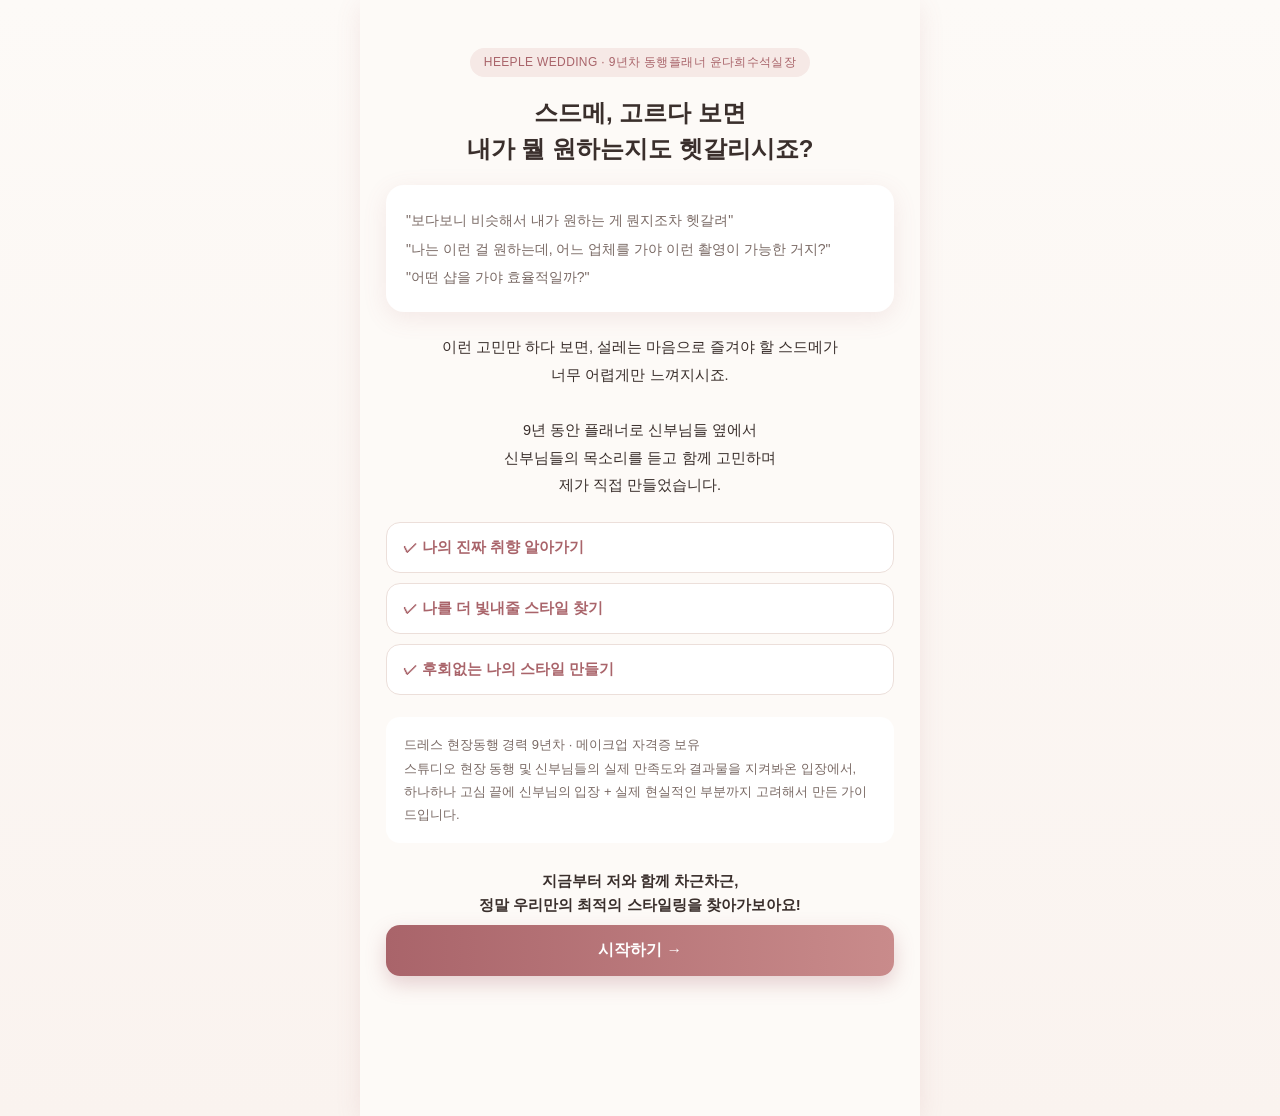
==== commit 39bcd668: "Update index.html" ====
--- a/index.html
+++ b/index.html
@@ -4,7 +4,7 @@
 <meta charset="UTF-8" />
 <meta name="viewport" content="width=device-width, initial-scale=1, viewport-fit=cover" />
 <title>히플웨딩 | 나의 스드메 취향 찾기</title>
-<meta name="description" content="히플웨딩 다희 플래너와 함께 나에게 꼭 맞는 스튜디오·드레스·메이크업·헤어 스타일을 찾아보세요." />
+<meta name="description" content="윤다희실장과 함께 나에게 꼭 맞는 스튜디오·드레스·메이크업·헤어 스타일을 찾아보세요." />
 <link rel="stylesheet" href="styles.css" />
 </head>
 <body>
@@ -171,7 +171,7 @@
 function renderIntro() {
   return `
   <div class="intro">
-    <span class="intro-badge">HEEPLE WEDDING · 동행플래너 다희</span>
+    <span class="intro-badge">HEEPLE WEDDING · 9년차 동행플래너 윤다희수석실장</span>
     <h1>스드메, 고르다 보면<br/>내가 뭘 원하는지도 헷갈리시죠?</h1>
     <div class="quote-block">
       <p>"보다보니 비슷해서 내가 원하는 게 뭔지조차 헷갈려"</p>
@@ -294,6 +294,12 @@
   return vendors.shootConcepts.filter((sc) => (sc.tags || []).some((t) => sel.includes(t)));
 }
 
+function shootConceptHashtags(im) {
+  const tags = [...(im.tags || [])];
+  if (im.studioName) tags.push(im.studioName);
+  return tags.map((t) => "#" + t.replace(/\s+/g, "")).join(" ");
+}
+
 function renderShootConcept() {
   const sel = state.shootConceptSelected;
   const results = filterShootConcepts();
@@ -309,7 +315,7 @@
       </div>
 
       <div class="masonry">
-        ${results.map((im) => renderLikeableImage(im, "shootConcept", (im.tags || []).map((t) => "#" + t).join(" "))).join("") || `<div class="summary-empty">${sel.length ? "곧 시안이 업데이트될 예정이에요." : "위 태그를 선택하면 시안이 보여요."}</div>`}
+        ${results.map((im) => renderLikeableImage(im, "shootConcept", shootConceptHashtags(im))).join("") || `<div class="summary-empty">${sel.length ? "곧 시안이 업데이트될 예정이에요." : "위 태그를 선택하면 시안이 보여요."}</div>`}
       </div>
     </div>`;
 }
@@ -321,7 +327,7 @@
     <div class="masonry-item">
       <button class="like-btn ${liked ? "liked" : ""}" data-act="like-${type}" data-id="${im.id}">${liked ? "♥" : "♡"}</button>
       <img src="${im.imageUrl}" data-act="zoom" loading="lazy" />
-      ${captionText ? `<div class="tag-strip">${escapeHtml(captionText)}</div>` : ""}
+      ${captionText ? `<div class="tag-strip hashtag-strip">${escapeHtml(captionText)}</div>` : ""}
     </div>`;
 }
 
@@ -533,7 +539,7 @@
       <div class="summary-block">
         <h3>🎬 웨딩촬영 컨셉</h3>
         <p class="summary-empty" style="margin-bottom:8px;">${state.shootConceptSelected.length ? state.shootConceptSelected.join(", ") : "선택한 태그가 없어요"}</p>
-        ${likedShootConceptArr.length ? `<div class="summary-thumbs">${likedShootConceptArr.map((c) => `<img src="${c.imageUrl}" />`).join("")}</div>` : `<div class="summary-empty">찜한 시안이 없어요</div>`}
+        ${likedShootConceptArr.length ? `<div class="summary-thumbs">${likedShootConceptArr.map((c) => `<img src="${c.imageUrl}" />`).join("")}</div>${likedShootConceptArr.some((c) => c.studioName) ? `<p class="summary-empty">찜한 시안 스튜디오: ${likedShootConceptArr.filter((c) => c.studioName).map((c) => escapeHtml(c.studioName)).join(", ")}</p>` : ""}` : `<div class="summary-empty">찜한 시안이 없어요</div>`}
       </div>
 
       <div class="summary-block">
@@ -663,7 +669,7 @@
     const id = el.dataset.id;
     const c = vendors.shootConcepts.find((x) => x.id === id);
     if (state.likedShootConcepts[id]) delete state.likedShootConcepts[id];
-    else state.likedShootConcepts[id] = { tags: c.tags, imageUrl: c.imageUrl };
+    else state.likedShootConcepts[id] = { tags: c.tags, studioName: c.studioName || "", imageUrl: c.imageUrl };
     saveLocal(); render();
   }));
 
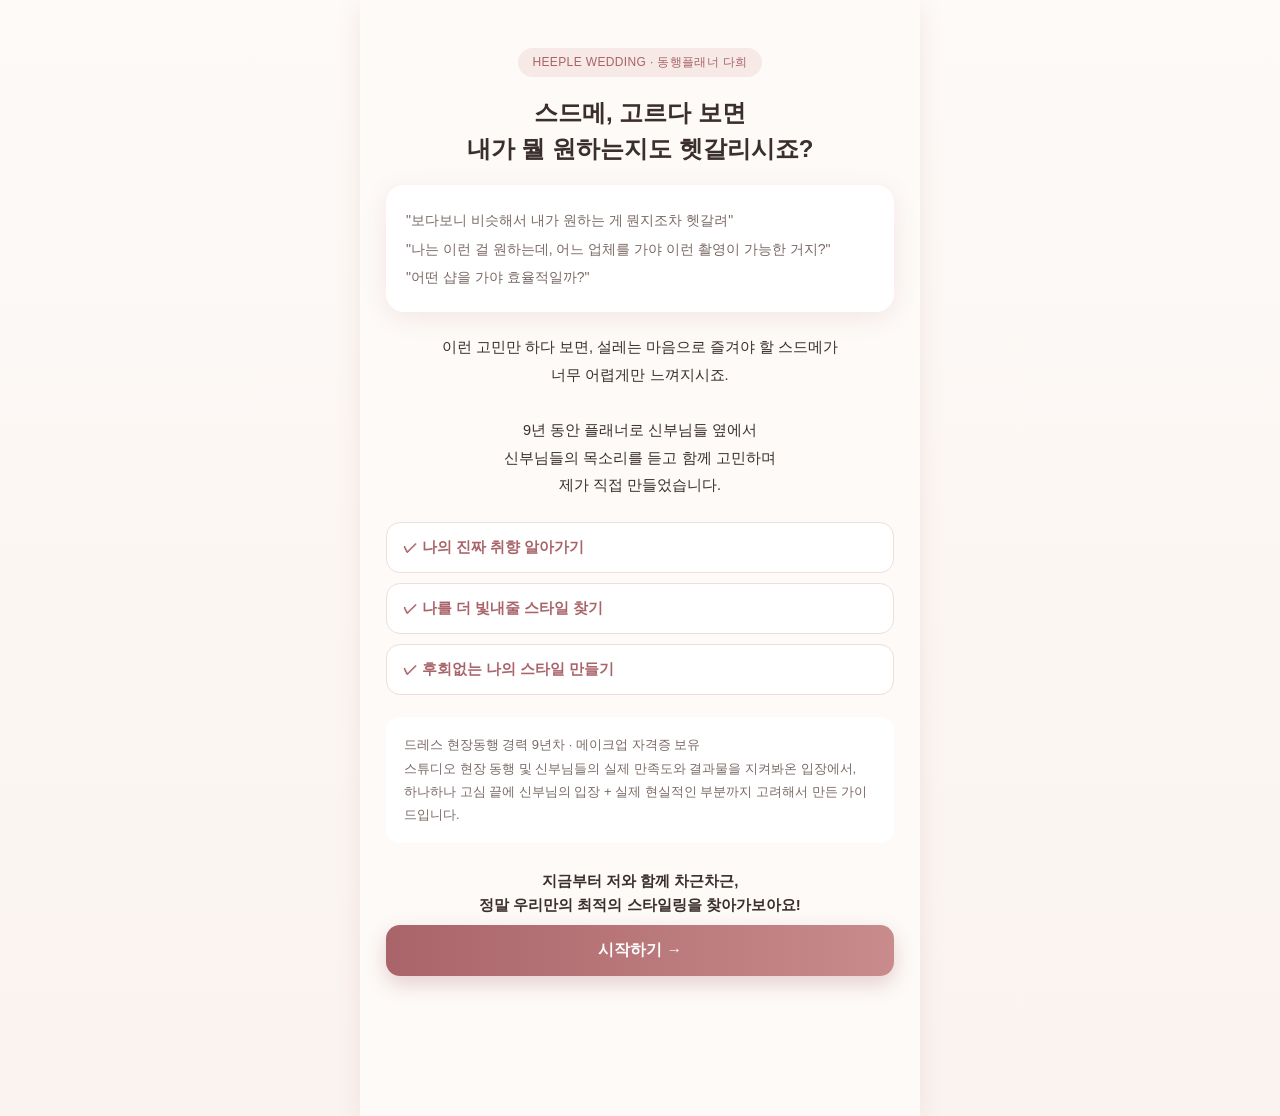
==== commit 42f4cabb: "Update index.html" ====
--- a/index.html
+++ b/index.html
@@ -4,7 +4,7 @@
 <meta charset="UTF-8" />
 <meta name="viewport" content="width=device-width, initial-scale=1, viewport-fit=cover" />
 <title>히플웨딩 | 나의 스드메 취향 찾기</title>
-<meta name="description" content="윤다희실장과 함께 나에게 꼭 맞는 스튜디오·드레스·메이크업·헤어 스타일을 찾아보세요." />
+<meta name="description" content="히플웨딩 다희 플래너와 함께 나에게 꼭 맞는 스튜디오·드레스·메이크업·헤어 스타일을 찾아보세요." />
 <link rel="stylesheet" href="styles.css" />
 </head>
 <body>
@@ -69,8 +69,27 @@
 function loadLocal() {
   try {
     const raw = localStorage.getItem(STORAGE_KEY);
-    return raw ? JSON.parse(raw) : null;
+    if (!raw) return null;
+    const saved = JSON.parse(raw);
+    return saved ? mergeWithDefaults(saved) : null;
   } catch (e) { return null; }
+}
+
+// 예전 버전에서 저장된 localStorage 데이터(새 필드가 없는 구버전 state)를 열어도
+// 안전하게 동작하도록, 기본값에 저장된 값을 덧씌워서 빠진 필드를 채워줍니다.
+function mergeWithDefaults(saved) {
+  const def = defaultState();
+  const merged = { ...def, ...saved };
+  merged.studioFilters = { ...def.studioFilters, ...(saved.studioFilters || {}) };
+  merged.dressFilters = { ...def.dressFilters, ...(saved.dressFilters || {}) };
+  merged.dressExtra = { ...def.dressExtra, ...(saved.dressExtra || {}) };
+  merged.hairSelection = { ...def.hairSelection, ...(saved.hairSelection || {}) };
+  merged.shootConceptSelected = saved.shootConceptSelected || [];
+  merged.likedShootConcepts = saved.likedShootConcepts || {};
+  merged.likedStudios = saved.likedStudios || {};
+  merged.likedDresses = saved.likedDresses || {};
+  merged.likedMakeup = saved.likedMakeup || {};
+  return merged;
 }
 function saveLocal() {
   try { localStorage.setItem(STORAGE_KEY, JSON.stringify(state)); } catch (e) {}
@@ -171,7 +190,7 @@
 function renderIntro() {
   return `
   <div class="intro">
-    <span class="intro-badge">HEEPLE WEDDING · 9년차 동행플래너 윤다희수석실장</span>
+    <span class="intro-badge">HEEPLE WEDDING · 동행플래너 다희</span>
     <h1>스드메, 고르다 보면<br/>내가 뭘 원하는지도 헷갈리시죠?</h1>
     <div class="quote-block">
       <p>"보다보니 비슷해서 내가 원하는 게 뭔지조차 헷갈려"</p>
